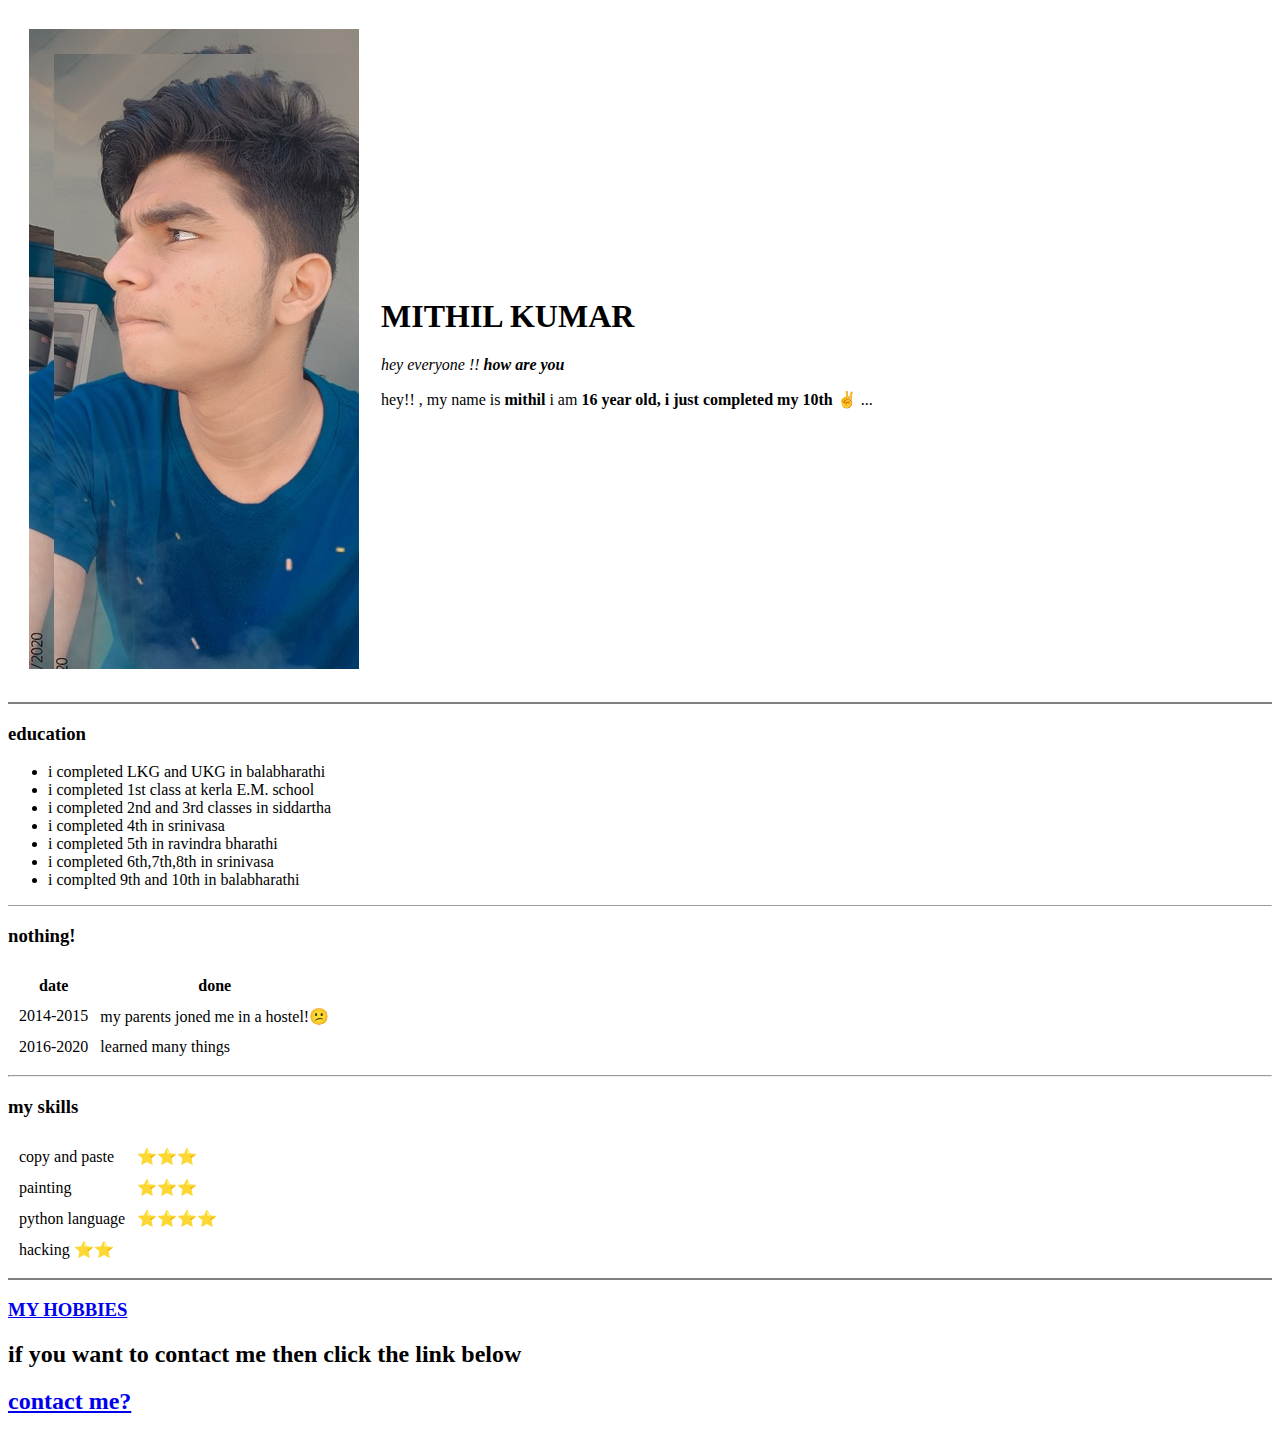
==== index.html @ e6a7c5e0 "add initial CV website files" ====
<!DOCTYPE html>
<html lang="en" dir="ltr">

<head>
  <meta c arset="utf-8">
  <title>MITHIL'S PERSNOL SITE</title>
</head>

<body>
  <table cellspacing="20">
    <tr>
      <td><img src="mithil picture.jpg" alt="mithil"></td>
      <td>
        <h1><strong>MITHIL KUMAR</strong></h1>
        <p><em>hey everyone !! <strong>how are you</strong> </em></p>
        <p>hey!! , my name is <strong>mithil</strong> i am <strong>16 year old, i just completed my 10th </strong>✌ ... </p>
      </td>
    </tr>
  </table>

  <hr size="2" noshade>
  <h3>education</h3>

  <ul>
    <li>i completed LKG and UKG in balabharathi</li>
    <li>i completed 1st class at kerla E.M. school</li>
    <li> i completed 2nd and 3rd classes in siddartha</li>
    <li> i completed 4th in srinivasa</li>
    <li> i completed 5th in ravindra bharathi</li>
    <li> i completed 6th,7th,8th in srinivasa</li>
    <li> i complted 9th and 10th in balabharathi</li>
  </ul>
  <hr size="1" />
  <h3>nothing!</h3>
  <table cellspacing="10">
    <thead>
      <tr>
        <th>date</th>
        <th>done</th>
      </tr>
    </thead>
    <tbody>
      <tr>
        <td>2014-2015</td>
        <td>my parents joned me in a hostel!😕</td>
      </tr>
    </tbody>
    <tr>
      <td>2016-2020</td>
      <td>learned many things</td>
    </tr>
  </table>
  <hr border="2">
  <h3>my skills</h3>
  <table cellspacing="10">
    <tbody>
      <tr>
        <td>copy and paste</td>
        <td>⭐⭐⭐</td>
      </tr>
      <tr>
        <td>painting</td>
        <td>⭐⭐⭐</td>
      </tr>
      <tr>
        <td>python language</td>
        <td>⭐⭐⭐⭐</td>
      </tr>
      <tr>
        <td>hacking ⭐⭐</td>
      </tr>
    </tbody>
  </table>
  <hr size="2" noshade>
  <h3> <a href="hobbies.html">MY HOBBIES</a> </h3>
  <h2>if you want to contact me then click the link below </h2>
  <h2> <a href="contact-me.html">contact me?</a> </h2>


</body>

</html>
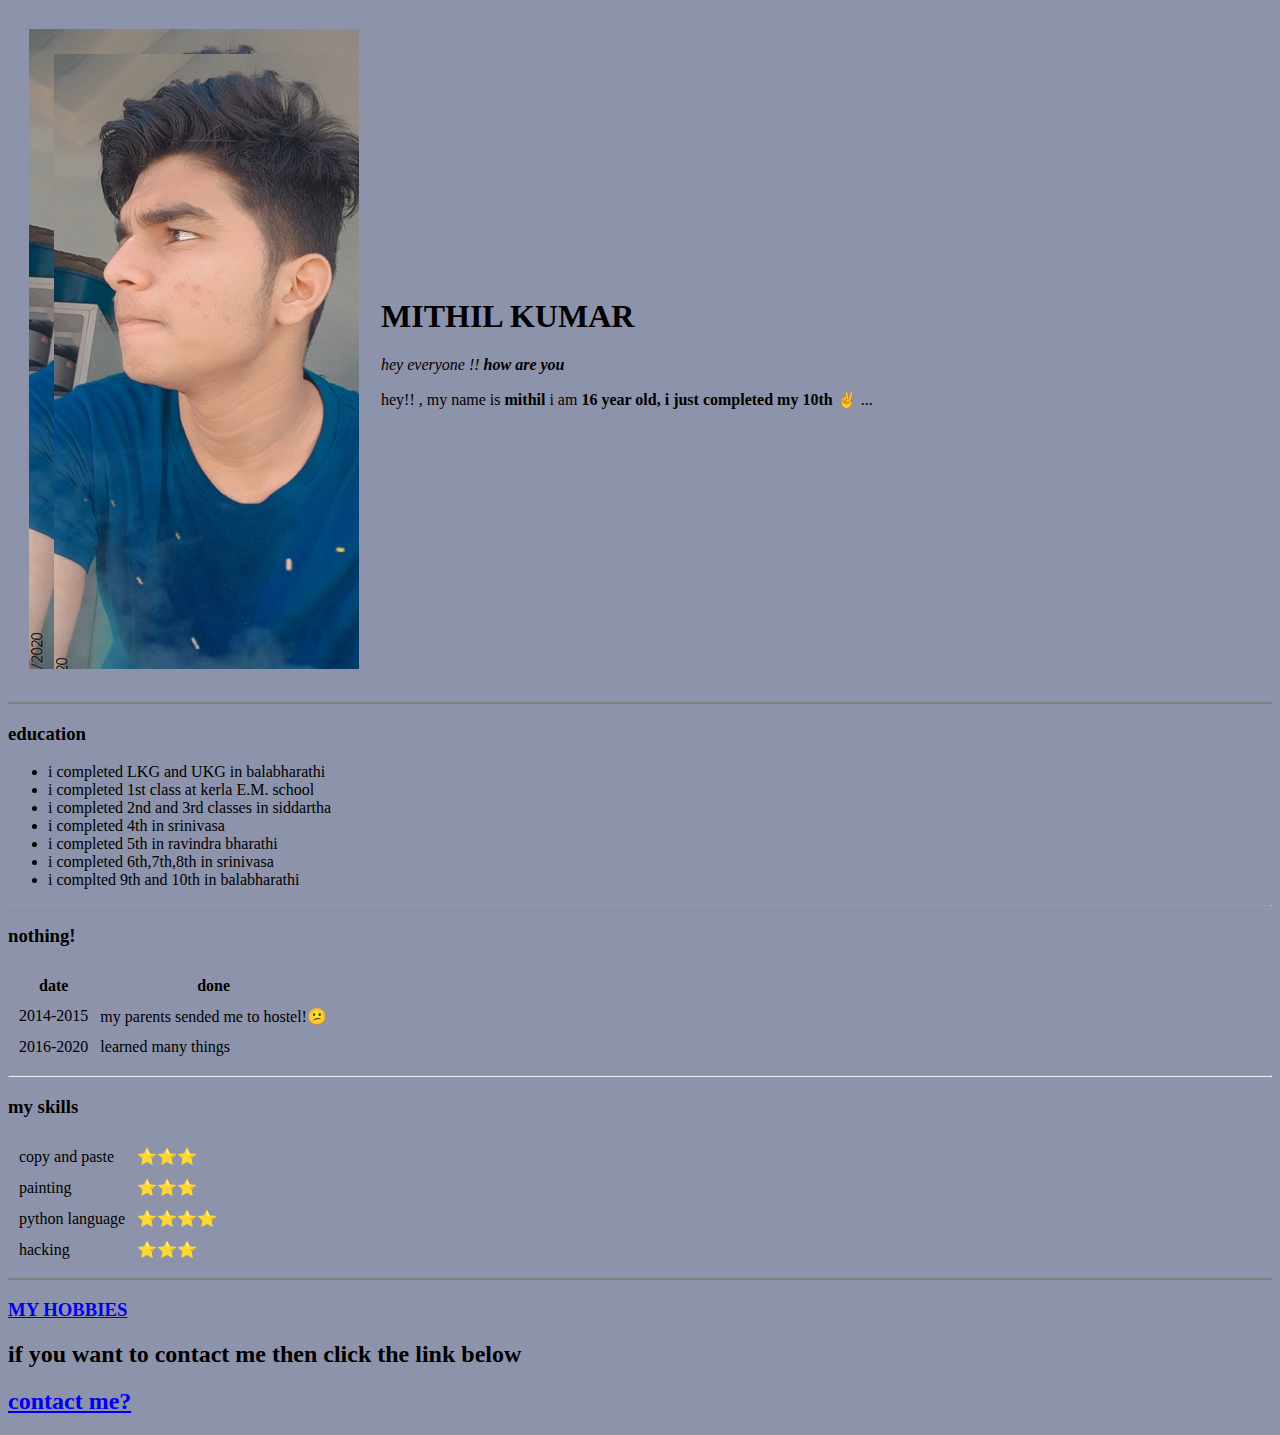
==== commit 06978237: "Add files via upload" ====
--- a/index.html
+++ b/index.html
@@ -6,7 +6,7 @@
   <title>MITHIL'S PERSNOL SITE</title>
 </head>
 
-<body>
+<body style="background-color: #8d93ab;">
   <table cellspacing="20">
     <tr>
       <td><img src="mithil picture.jpg" alt="mithil"></td>
@@ -42,7 +42,7 @@
     <tbody>
       <tr>
         <td>2014-2015</td>
-        <td>my parents joned me in a hostel!😕</td>
+        <td>my parents sended me to hostel!😕</td>
       </tr>
     </tbody>
     <tr>
@@ -67,7 +67,8 @@
         <td>⭐⭐⭐⭐</td>
       </tr>
       <tr>
-        <td>hacking ⭐⭐</td>
+        <td>hacking </td>
+        <td>⭐⭐⭐</td>
       </tr>
     </tbody>
   </table>
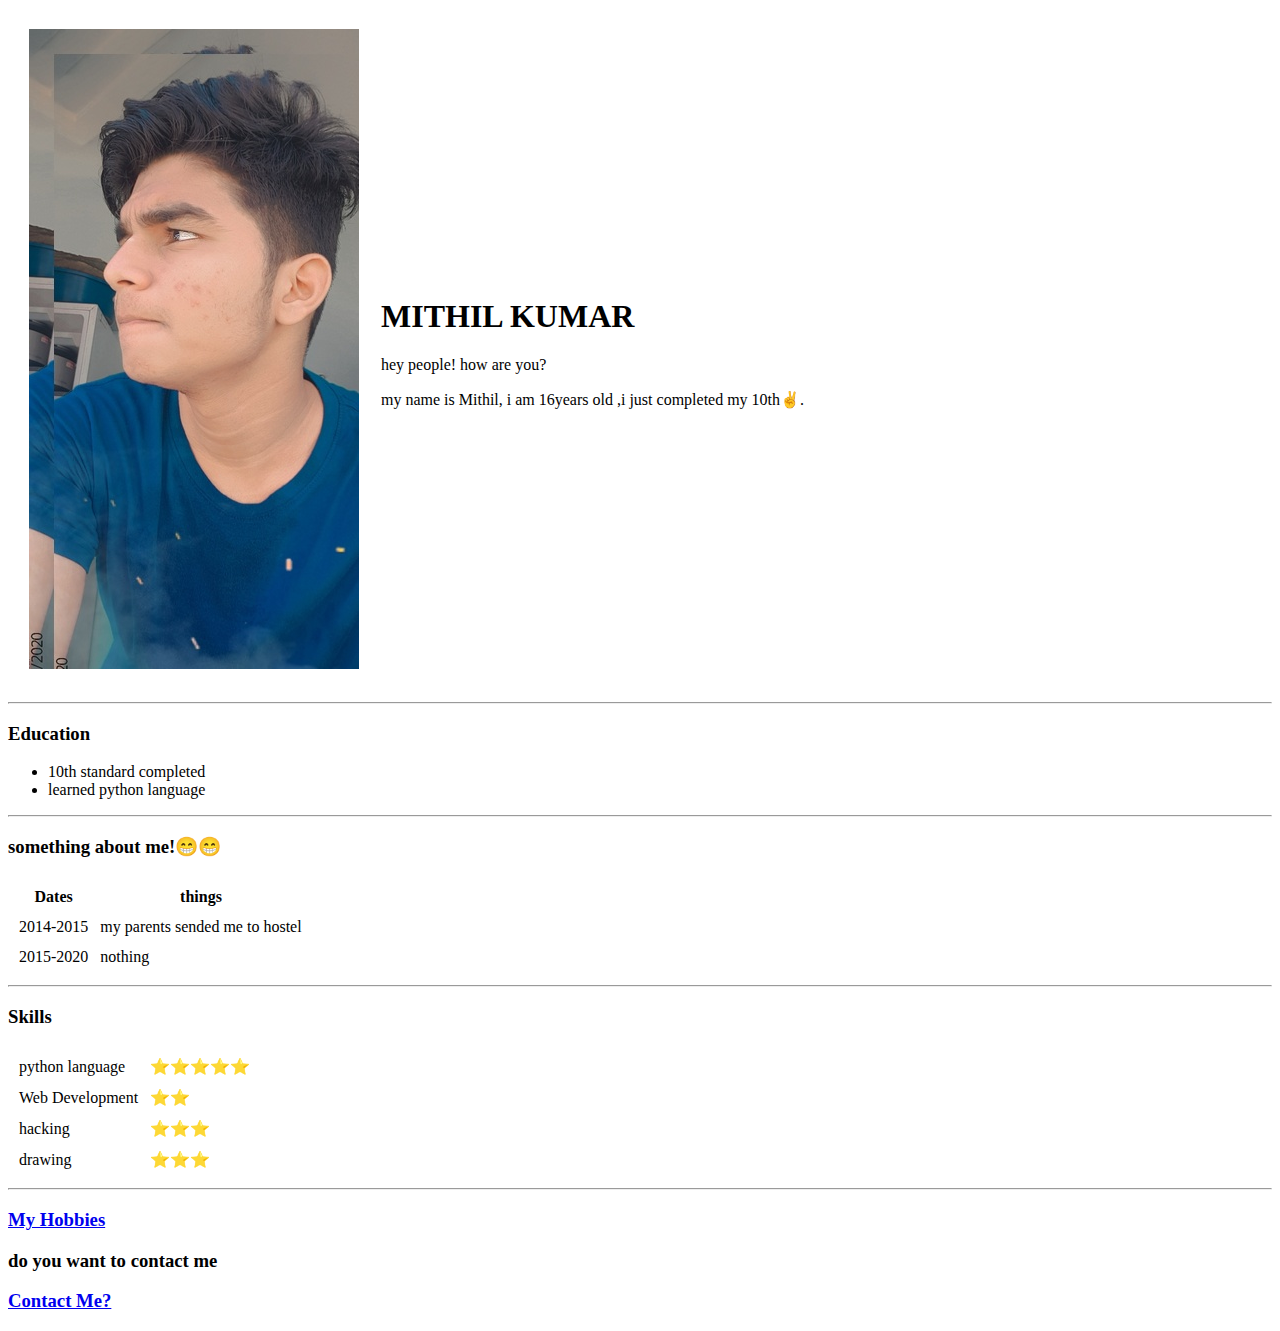
==== commit a2f28da0: "Add files via upload" ====
--- a/index.html
+++ b/index.html
@@ -1,83 +1,71 @@
 <!DOCTYPE html>
-<html lang="en" dir="ltr">
+<html>
+  <head>
+    <meta charset="utf-8">
+    <title>MITHIl's persnol site</title>
+      <link rel="stylesheet" href="css/styles.css">
+  </head>
 
-<head>
-  <meta c arset="utf-8">
-  <title>MITHIL'S PERSNOL SITE</title>
-</head>
-
-<body style="background-color: #8d93ab;">
-  <table cellspacing="20">
-    <tr>
-      <td><img src="mithil picture.jpg" alt="mithil"></td>
-      <td>
-        <h1><strong>MITHIL KUMAR</strong></h1>
-        <p><em>hey everyone !! <strong>how are you</strong> </em></p>
-        <p>hey!! , my name is <strong>mithil</strong> i am <strong>16 year old, i just completed my 10th </strong>✌ ... </p>
-      </td>
-    </tr>
-  </table>
-
-  <hr size="2" noshade>
-  <h3>education</h3>
-
-  <ul>
-    <li>i completed LKG and UKG in balabharathi</li>
-    <li>i completed 1st class at kerla E.M. school</li>
-    <li> i completed 2nd and 3rd classes in siddartha</li>
-    <li> i completed 4th in srinivasa</li>
-    <li> i completed 5th in ravindra bharathi</li>
-    <li> i completed 6th,7th,8th in srinivasa</li>
-    <li> i complted 9th and 10th in balabharathi</li>
-  </ul>
-  <hr size="1" />
-  <h3>nothing!</h3>
-  <table cellspacing="10">
-    <thead>
+  <body>
+    <table cellspacing="20">
       <tr>
-        <th>date</th>
-        <th>done</th>
+        <td><img src="mithil picture.jpg" alt="mithil picture" /></td>
+        <td><h1><strong>MITHIL KUMAR </strong></h1>
+        <p><italic>hey people! </italic> <bold>how are you?</bold></p>
+        <p>my name is Mithil, i am 16years old ,i just completed my 10th✌.</p></td>
       </tr>
-    </thead>
-    <tbody>
+    </table>
+    <hr>
+    <h3>Education</h3>
+    <ul>
+      <li>10th standard completed</li>
+      <li>learned python language </li>
+    </ul>
+    <hr>
+    <h3>something about me!😁😁</h3>
+    <table cellspacing="10">
+      <thead>
+        <tr>
+          <th>Dates</th>
+          <th>things</th>
+        </tr>
+      </thead>
+      <tbody>
+        <tr>
+          <td>2014-2015</td>
+          <td>my parents sended me to hostel</td>
+        </tr>
+        <tr>
+          <td>2015-2020 </td>
+          <td>nothing</td>
+        </tr>
+      </tbody>
+    </table>
+    <hr>
+    <h3>Skills</h3>
+    <table cellspacing="10">
       <tr>
-        <td>2014-2015</td>
-        <td>my parents sended me to hostel!😕</td>
-      </tr>
-    </tbody>
-    <tr>
-      <td>2016-2020</td>
-      <td>learned many things</td>
-    </tr>
-  </table>
-  <hr border="2">
-  <h3>my skills</h3>
-  <table cellspacing="10">
-    <tbody>
-      <tr>
-        <td>copy and paste</td>
-        <td>⭐⭐⭐</td>
+        <td>python language</td>
+        <td>⭐️⭐️⭐️⭐️⭐️</td>
       </tr>
       <tr>
-        <td>painting</td>
-        <td>⭐⭐⭐</td>
+        <td>Web Development</td>
+        <td>⭐️⭐️</td>
       </tr>
       <tr>
-        <td>python language</td>
-        <td>⭐⭐⭐⭐</td>
+        <td>hacking</td>
+        <td>⭐️⭐️⭐️</td>
       </tr>
       <tr>
-        <td>hacking </td>
-        <td>⭐⭐⭐</td>
+        <td>drawing</td>
+        <td>⭐️⭐️⭐️</td>
       </tr>
-    </tbody>
-  </table>
-  <hr size="2" noshade>
-  <h3> <a href="hobbies.html">MY HOBBIES</a> </h3>
-  <h2>if you want to contact me then click the link below </h2>
-  <h2> <a href="contact-me.html">contact me?</a> </h2>
+    </table>
+    <hr>
 
+    <p><h3><strong><a href="hobbies.html">My Hobbies</a></strong></h3></p>
+    <p><bold><h3>do you want to contact me</h3></bold></p>
+    <p><h3><strong><a href="contact-me.html">Contact Me?</a></strong></h3></p>
 
-</body>
-
+  </body>
 </html>
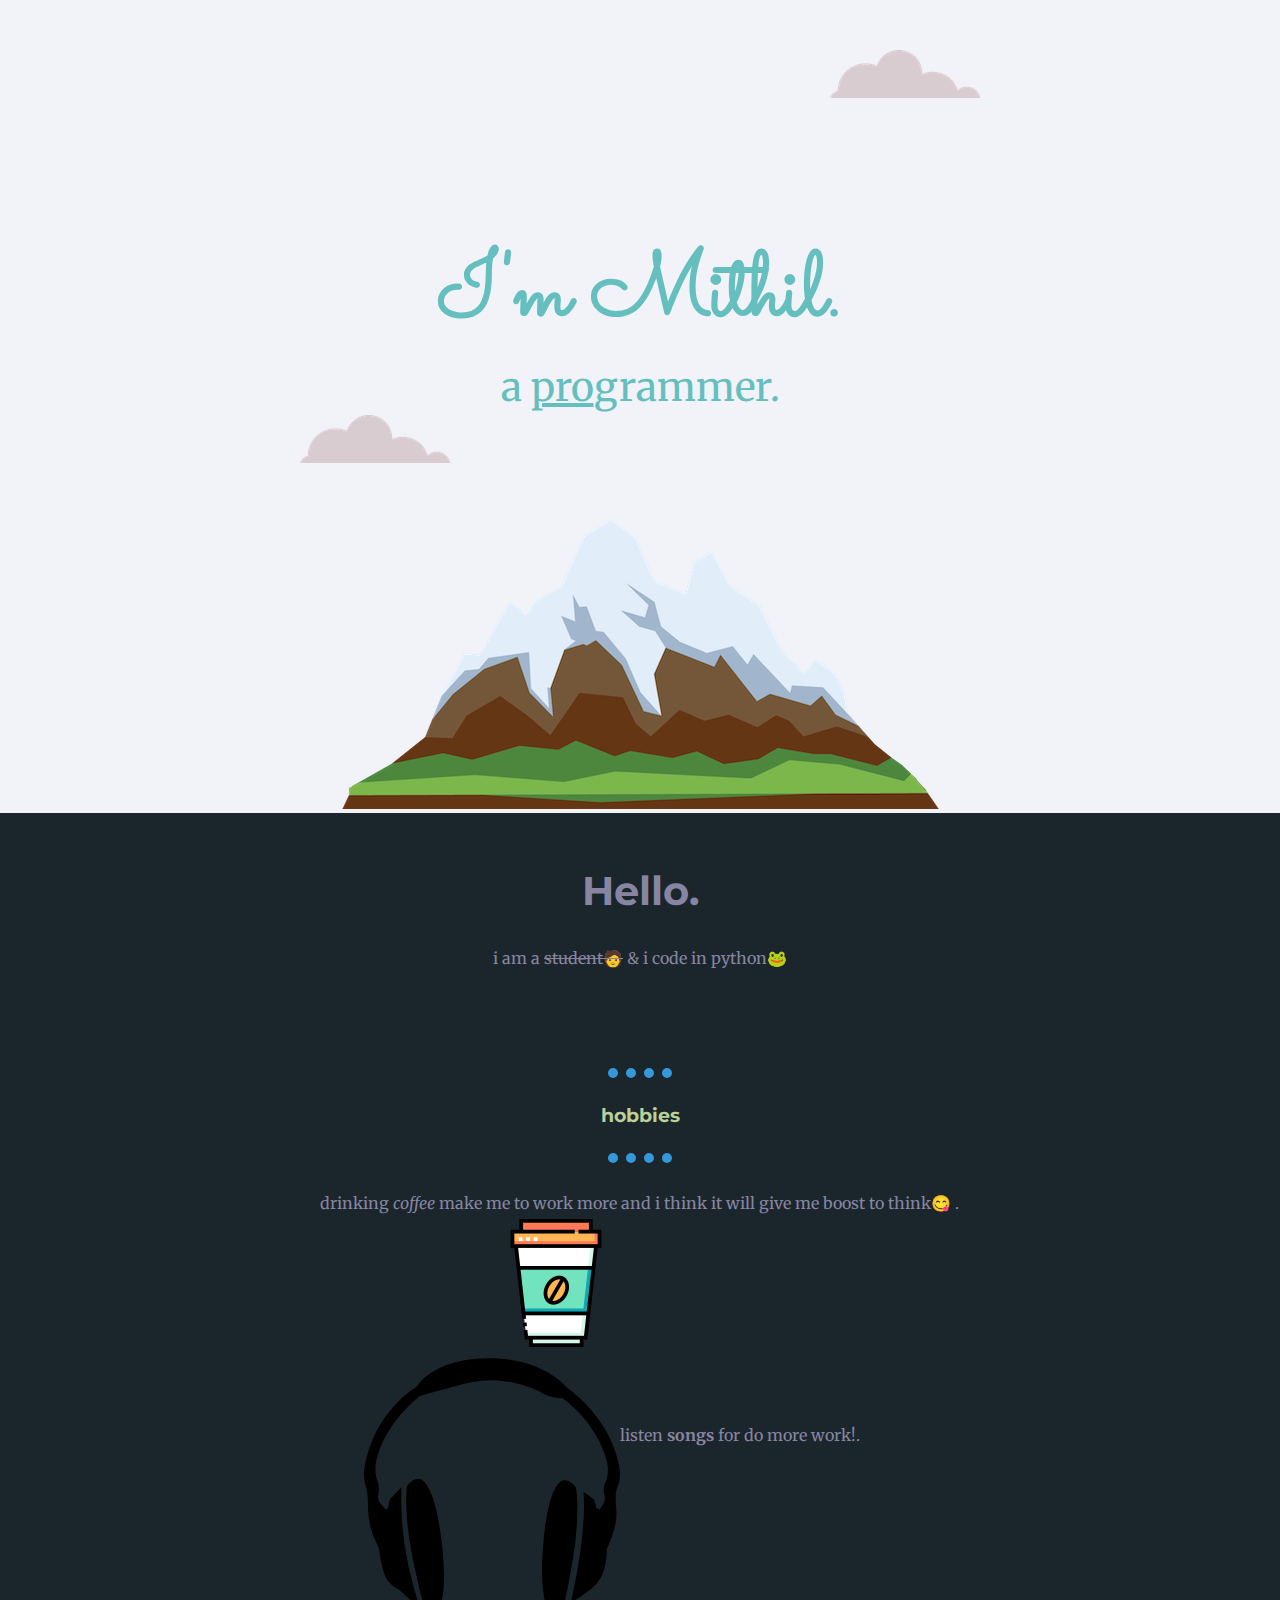
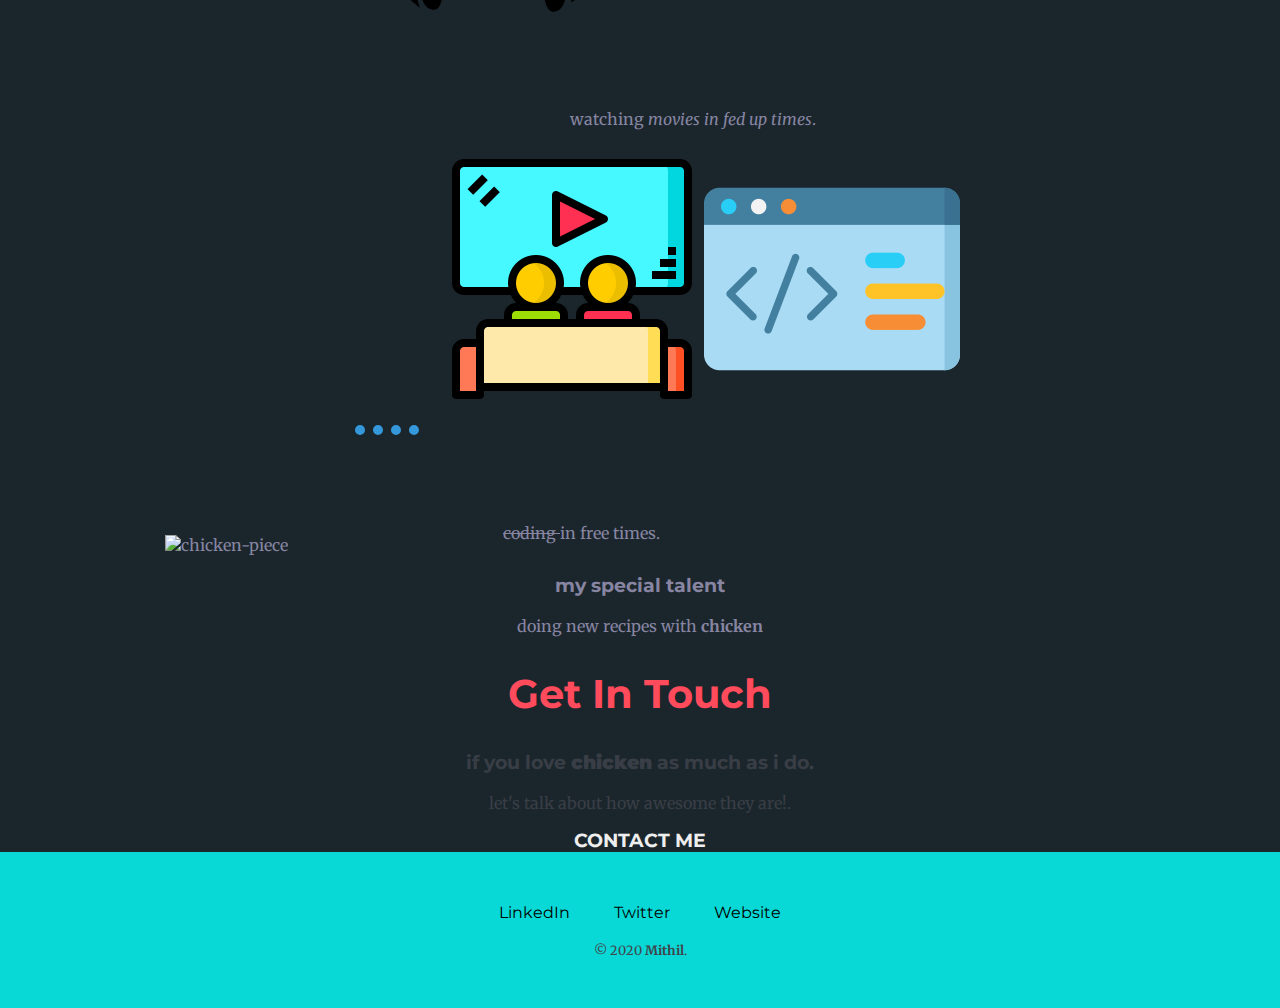
==== commit dc2940d6: "Add files via upload" ====
--- a/index.html
+++ b/index.html
@@ -1,71 +1,75 @@
 <!DOCTYPE html>
-<html>
-  <head>
-    <meta charset="utf-8">
-    <title>MITHIl's persnol site</title>
-      <link rel="stylesheet" href="css/styles.css">
-  </head>
+<html lang="en" dir="ltr">
 
-  <body>
-    <table cellspacing="20">
-      <tr>
-        <td><img src="mithil picture.jpg" alt="mithil picture" /></td>
-        <td><h1><strong>MITHIL KUMAR </strong></h1>
-        <p><italic>hey people! </italic> <bold>how are you?</bold></p>
-        <p>my name is Mithil, i am 16years old ,i just completed my 10th✌.</p></td>
-      </tr>
-    </table>
-    <hr>
-    <h3>Education</h3>
-    <ul>
-      <li>10th standard completed</li>
-      <li>learned python language </li>
-    </ul>
-    <hr>
-    <h3>something about me!😁😁</h3>
-    <table cellspacing="10">
-      <thead>
-        <tr>
-          <th>Dates</th>
-          <th>things</th>
-        </tr>
-      </thead>
-      <tbody>
-        <tr>
-          <td>2014-2015</td>
-          <td>my parents sended me to hostel</td>
-        </tr>
-        <tr>
-          <td>2015-2020 </td>
-          <td>nothing</td>
-        </tr>
-      </tbody>
-    </table>
-    <hr>
-    <h3>Skills</h3>
-    <table cellspacing="10">
-      <tr>
-        <td>python language</td>
-        <td>⭐️⭐️⭐️⭐️⭐️</td>
-      </tr>
-      <tr>
-        <td>Web Development</td>
-        <td>⭐️⭐️</td>
-      </tr>
-      <tr>
-        <td>hacking</td>
-        <td>⭐️⭐️⭐️</td>
-      </tr>
-      <tr>
-        <td>drawing</td>
-        <td>⭐️⭐️⭐️</td>
-      </tr>
-    </table>
-    <hr>
+<head>
+  <meta charset="utf-8">
+  <title>mithil kumar</title>
+  <link rel="icon" href="11.png">
+  <link rel="stylesheet" href="css/style.css">
+  <link href="https://fonts.googleapis.com/css2?family=Merriweather:ital@1&family=Montserrat&family=Sacramento&display=swap" rel="stylesheet">
+</head>
 
-    <p><h3><strong><a href="hobbies.html">My Hobbies</a></strong></h3></p>
-    <p><bold><h3>do you want to contact me</h3></bold></p>
-    <p><h3><strong><a href="contact-me.html">Contact Me?</a></strong></h3></p>
+<body>
+  <div class="first-container">
+    <img class="top-cloud" src="images/cloud.png" alt="cloud-img">
+    <h1 class="h1">I'm Mithil.</h1>
+    <p class="pro1">a <span class="pro">pro</span>grammer.</p>
+    <img class="bottom-cloud" src="images/cloud.png" alt="cloud-img">
+    <img src="images/mountain.png" alt="mountain-img">
 
-  </body>
+  </div>
+  <div class="middle-container">
+    <div class="profile">
+      <img src="https://image.flaticon.com/icons/svg/2784/2784461.svg" alt="">
+      <h2>Hello.</h2>
+      <p>i am a <del>student🧑</del> & i code in python🐸</p>
+    </div>
+
+    <div class="skills">
+
+      <div class="skill-row">
+        <hr>
+        <h3 class="m"><bold>hobbies</bold></h3>
+        <hr>
+        <p class="bam11">drinking <i>coffee</i> make me to work more and i think it will give me boost to think😋 .</p>
+              <img class="bam1" src="images/coffee-breaks.png" alt="">
+        <p class="bam22">listen <b>songs</b> for do more work!.</p></td>
+              <img class="bam2" src="images/listen.png" alt="listening_songs-gif">
+        <p class="bam33">watching <em>movies in fed up times</em>.</p>
+              <img class="bam3"src="images/watching-tv.png" alt="movies-gif">
+        <p class="bam44"> <del>coding </del> in free times.</p>
+              <img class="bam4" src="images/code.png" alt="coding-gif">
+
+
+        <hr>
+      </div>
+
+      <div class="skill-row1">
+        <img class="bam5" src="https://image.flaticon.com/icons/svg/3106/3106146.svg" alt="chicken-piece">
+        <h3>my special talent</h3>
+        <p>doing new recipes with <b>chicken</b> </p>
+      </div>
+
+
+    </div>
+    <div class="contact-me">
+      <h2 class="bam88">Get In Touch</h2>
+      <h3 >if you love <strong>chicken</strong> as much as i do.</h3>
+      <p>let's talk about how awesome they are!.</p>
+      <a class="btn" href="mailto:mithilkumar9492@email.com"> <h3 class="mamm">CONTACT ME </h3></a>
+    </div>
+  </div>
+
+
+  <div class="bottom-container">
+    <a class="footer-link" href="https://www.linkedin.com/in/mithil-kumar-3b42181b5/?lipi=urn%3Ali%3Apage%3Ad_flagship3_feed%3BLUfS4vFQSXi6l11tj0GAeg%3D%3D">LinkedIn</a>
+    <a class="footer-link" href="https://twitter.com/">Twitter</a>
+    <a class="footer-link" href="https://www.appbrewery.co/">Website</a>
+    <p class="mmm">© 2020 <strong>Mithil</strong>.</p>
+  </div>
+  </div>
+
+
+</body>
+
 </html>
--- a/css/style.css
+++ b/css/style.css
@@ -0,0 +1,203 @@
+body{
+
+  margin: 0;
+  text-align: center;
+  font-family: 'Merriweather', serif;
+
+}
+
+
+h1{
+  font-size:5.625rem;
+  margin-top: 50;
+
+  color: #66BFBF;
+font-family: 'Sacramento', cursive;
+}
+
+
+h2{
+  font-family: 'Montserrat', sans-serif;
+  font-size: 2.5rem;
+
+}
+
+h3{
+  font-family: 'Montserrat', sans-serif;
+
+
+}
+hr {
+  border-style: none;
+  border-top-style: dotted;
+  border-color: #3498db;
+  border-width: 10px;
+  width: 10%;
+
+}
+.first-container
+{
+
+  background-color: #f1f3f8;
+  position: relative;
+  padding-top: 230px;
+}
+.middle-container{
+  background-color: #1b262c;
+color: #8785a2;
+
+}
+
+.bottom-container{
+  background-color: #08d9d6;
+  color: #08d9d6;
+  padding-top: 50px;
+  padding-bottom: 50px;
+}
+
+.footer-link{
+color: black;
+  margin: 10px 20px;
+  font-family: 'Montserrat', sans-serif;
+  text-decoration: none;
+}
+.h1{
+  margin: 0;
+
+}
+
+.pro1{
+  padding-bottom: 0;
+  font-size: 2.5rem;
+  margin-top: 0;
+  color: #66BFBF;
+  font-weight: normal;
+
+}
+.pro {
+  text-decoration: underline;
+
+}
+
+.top-cloud{
+
+  position:absolute;
+  right:300px;
+  top:50px;
+
+}
+
+.bottom-cloud{
+position: absolute;
+left: 300px;
+bottom: 350px;
+
+}
+
+.skill-row{
+  width: 50%;
+  margin: auto;
+  margin-top: 100px;
+  margin-bottom: 100px;
+  text-align: right;
+
+  line-height: 2;
+
+}
+
+
+.bam5{
+  width: 25%;
+
+
+
+}
+
+.bam4{
+  border-radius: 50px;
+
+
+
+}
+
+.bam3{
+}
+
+.bam2{
+
+}
+.bam11{
+
+  text-align: right;
+  margin-bottom: 0;
+  float: left;
+}
+.bam22{
+  text-align: left;
+  float:right;
+
+margin: 200px 100px 0 0;
+
+}
+.bam33{
+  text-align: right;
+  float:left;
+  margin-left: 30px ;
+
+    margin-top: 80px;
+    margin-left: 250px;
+}
+
+
+.bam44{
+  text-align: left;
+  float: right;
+  margin-top: 100px;
+  margin-right: 300px;
+  margin-left: 50px;
+
+}
+.skill-row1{
+
+}
+
+.m{
+  text-align: center;
+  color: #bbd196;
+}
+
+.contact-me{
+  background-color: #1b262c;
+  color: #393e46;
+}
+
+.mamm{
+  color: #eeeeee;
+  margin: 0px;
+  text-decoration: none;
+}
+.bam222{
+  margin-bottom: 0;
+ }
+.bam88{
+  color:  #ff4b5c;
+}
+.mmm{
+  background-color: #08d9d6;
+  color: #41444b;
+  margin-bottom: 0;
+  margin-top: 0;
+}
+.btn{
+
+  text-decoration: none;
+}
+
+
+a:hover {
+  color: #ff5722;
+}
+.mmm{
+  margin-top: 20px;
+  font-size: 0.80rem;
+}
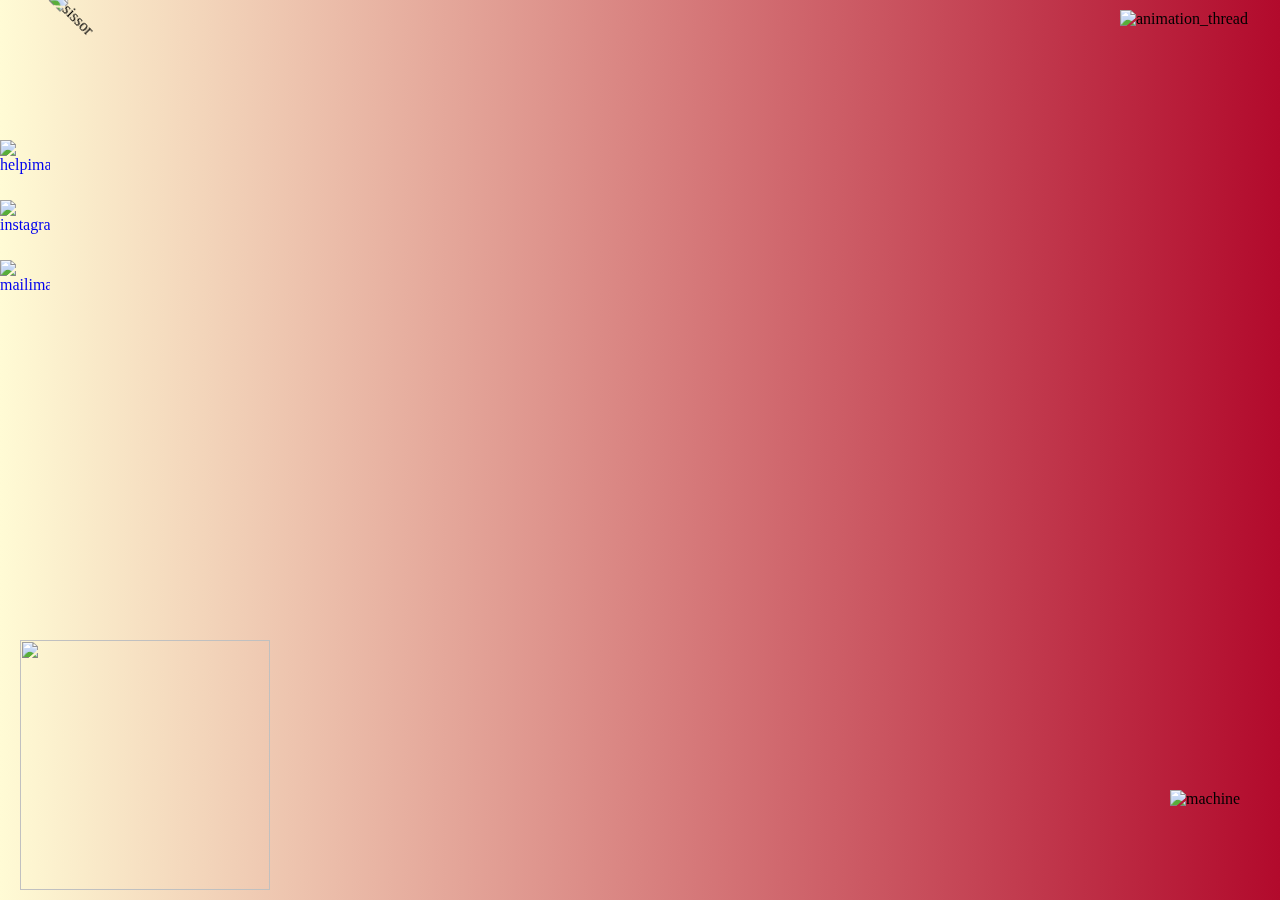
==== commit 1db320ed: "Add files via upload" ====
--- a/index.html
+++ b/index.html
@@ -3,72 +3,37 @@
 
 <head>
   <meta charset="utf-8">
-  <title>mithil kumar</title>
-  <link rel="icon" href="11.png">
-  <link rel="stylesheet" href="css/style.css">
-  <link href="https://fonts.googleapis.com/css2?family=Merriweather:ital@1&family=Montserrat&family=Sacramento&display=swap" rel="stylesheet">
+
+  <title>tailor</title>
+  <link rel="icon" href="sewingmachine.png">
+  <link rel="stylesheet" href="styles.css">
+  <link href="https://cdn.jsdelivr.net/npm/bootstrap@5.0.0-beta1/dist/css/bootstrap.min.css" rel="stylesheet" integrity="sha384-giJF6kkoqNQ00vy+HMDP7azOuL0xtbfIcaT9wjKHr8RbDVddVHyTfAAsrekwKmP1" crossorigin="anonymous">
 </head>
 
 <body>
-  <div class="first-container">
-    <img class="top-cloud" src="images/cloud.png" alt="cloud-img">
-    <h1 class="h1">I'm Mithil.</h1>
-    <p class="pro1">a <span class="pro">pro</span>grammer.</p>
-    <img class="bottom-cloud" src="images/cloud.png" alt="cloud-img">
-    <img src="images/mountain.png" alt="mountain-img">
+  <!--<img id="backgroundimage"  src="winered.jfif" alt="backgroundimage"> -->
+  <!-- side icons or help icons -->
+  <div class="total_container">
+<a class="one" href="https://www.facebook.com/mithil.kumar.585/">
+  <img  class="help_box" src="facebook.png"  alt="helpimage" >
+</a>
+<a href="https://www.instagram.com/mithil.kumar/">
+  <img class= "insta_help" src="instagram.png" alt="instagramhelp">
+</a>
+<a href="mailto:mithilkumar9492@gmail.com">
+  <img class="mail_image"  src="mail.png" alt="mailimage">
+</a>
+
+<h1></h1>
+
+    <img class="animation_thread" src="thread-spool.png" alt="animation_thread">
+    <img class="image_needle" src="needle.png" alt="">
+    <img class="sewingmachine_image" src="sewingmachine.png" alt="machine">
+    <img class="scissors_image" src="scissors.png" alt="sissor">
 
   </div>
-  <div class="middle-container">
-    <div class="profile">
-      <img src="https://image.flaticon.com/icons/svg/2784/2784461.svg" alt="">
-      <h2>Hello.</h2>
-      <p>i am a <del>student🧑</del> & i code in python🐸</p>
-    </div>
-
-    <div class="skills">
-
-      <div class="skill-row">
-        <hr>
-        <h3 class="m"><bold>hobbies</bold></h3>
-        <hr>
-        <p class="bam11">drinking <i>coffee</i> make me to work more and i think it will give me boost to think😋 .</p>
-              <img class="bam1" src="images/coffee-breaks.png" alt="">
-        <p class="bam22">listen <b>songs</b> for do more work!.</p></td>
-              <img class="bam2" src="images/listen.png" alt="listening_songs-gif">
-        <p class="bam33">watching <em>movies in fed up times</em>.</p>
-              <img class="bam3"src="images/watching-tv.png" alt="movies-gif">
-        <p class="bam44"> <del>coding </del> in free times.</p>
-              <img class="bam4" src="images/code.png" alt="coding-gif">
-
-
-        <hr>
-      </div>
-
-      <div class="skill-row1">
-        <img class="bam5" src="https://image.flaticon.com/icons/svg/3106/3106146.svg" alt="chicken-piece">
-        <h3>my special talent</h3>
-        <p>doing new recipes with <b>chicken</b> </p>
-      </div>
-
-
-    </div>
-    <div class="contact-me">
-      <h2 class="bam88">Get In Touch</h2>
-      <h3 >if you love <strong>chicken</strong> as much as i do.</h3>
-      <p>let's talk about how awesome they are!.</p>
-      <a class="btn" href="mailto:mithilkumar9492@email.com"> <h3 class="mamm">CONTACT ME </h3></a>
-    </div>
-  </div>
-
-
-  <div class="bottom-container">
-    <a class="footer-link" href="https://www.linkedin.com/in/mithil-kumar-3b42181b5/?lipi=urn%3Ali%3Apage%3Ad_flagship3_feed%3BLUfS4vFQSXi6l11tj0GAeg%3D%3D">LinkedIn</a>
-    <a class="footer-link" href="https://twitter.com/">Twitter</a>
-    <a class="footer-link" href="https://www.appbrewery.co/">Website</a>
-    <p class="mmm">© 2020 <strong>Mithil</strong>.</p>
-  </div>
-  </div>
-
+  <script src="https://cdn.jsdelivr.net/npm/bootstrap@5.0.0-beta1/dist/js/bootstrap.min.js" integrity="sha384-pQQkAEnwaBkjpqZ8RU1fF1AKtTcHJwFl3pblpTlHXybJjHpMYo79HY3hIi4NKxyj" crossorigin="anonymous"></script>
+  <script src="https://cdn.jsdelivr.net/npm/@popperjs/core@2.5.4/dist/umd/popper.min.js" integrity="sha384-q2kxQ16AaE6UbzuKqyBE9/u/KzioAlnx2maXQHiDX9d4/zp8Ok3f+M7DPm+Ib6IU" crossorigin="anonymous"></script>
 
 </body>
 
--- a/styles.css
+++ b/styles.css
@@ -0,0 +1,143 @@
+body {
+  background: #fffbd5;
+  /* fallback for old browsers */
+  background: -webkit-linear-gradient(to left, #b20a2c, #fffbd5);
+  /* Chrome 10-25, Safari 5.1-6 */
+  background: linear-gradient(to left, #b20a2c, #fffbd5);
+  /* W3C, IE 10+/ Edge, Firefox 16+, Chrome 26+, Opera 12+, Safari 7+ */
+}
+
+/* #backgroundimage {
+opacity: 60%;
+width:1300px;
+height: 900px;
+position: fixed;
+top : 0px;
+bottom: 0px;
+}
+*/
+#main_image {
+  position: fixed;
+  margin: 100px 350px;
+  caret-color: white;
+}
+
+
+.help_box {
+  height: 50px;
+  width: 50px;
+  position: fixed;
+  left: 0px;
+  top: 140px;
+  transition: 1s;
+
+}
+
+.help_box:hover {background-color: #63a4ff;
+background-image: linear-gradient(315deg, #63a4ff 0%, #83eaf1 74%);
+  border-radius: 30%;
+height: 60px;
+width: 60px;
+top : 130px;
+left: 0px;
+
+  box-shadow: 100px;
+  opacity: 100%;
+  border: 0.5px;
+  border: linear;
+  padding: 5px;
+  box-shadow: 1px 3px #722f37;
+  transform: rotate(10deg);
+
+}
+
+.mail_image {
+  height: 50px;
+  width: 50px;
+  position: fixed;
+  left: 0px;
+  top: 260px;
+  transition: 1s;
+}
+
+.mail_image:hover {
+  transform: rotate(10deg);
+  left: 0px;
+  top : 260px;
+
+  height: 70px;
+  width: 70px;
+  box-shadow: 100px;
+  border-radius: 25%;
+  opacity: 100%;
+  border: 0.5px;
+  border: linear;
+  padding: 5px;
+  box-shadow: 1px 3px lightgreen;
+
+  background-color: #f9f9f9;
+background-image: linear-gradient(315deg, #f9f9f9 0%, #02a388 74%);
+}
+
+.insta_help {
+  height: 50px;
+  width: 50px;
+  position: fixed;
+  left: 0px;
+  top: 200px;
+  transition: 1s;
+}
+
+.insta_help:hover {
+
+  background-color: #eec0c6;
+background-image: linear-gradient(315deg, #eec0c6 0%, #7ee8fa 74%);
+
+  border-radius: 25%;
+  height: 60px;
+  width: 60px;
+  transform: rotate(12deg);
+
+  box-shadow: 100px;
+
+  opacity: 100%;
+  border: 0.5px;
+  border: linear;
+  padding: 5px;
+  box-shadow: 1px 3px #FF6600;
+
+}
+
+
+.image_needle {
+  position: fixed;
+  height: 250px;
+  width: 250px;
+  bottom: 10px;
+  left: 20px;
+}
+
+.animation_thread {
+  height: 150px;
+  width: 150px;
+  position: fixed;
+  top: 10px;
+  right: 10px;
+}
+
+.scissors_image {
+  position: fixed;
+  height: 100px;
+  width: 100px;
+  transform: rotate(45deg);
+  top: 10px;
+  left: 10px;
+}
+
+.sewingmachine_image {
+  height: 100px;
+  width: 100px;
+  position: fixed;
+  bottom: 10px;
+  right: 10px;
+}
